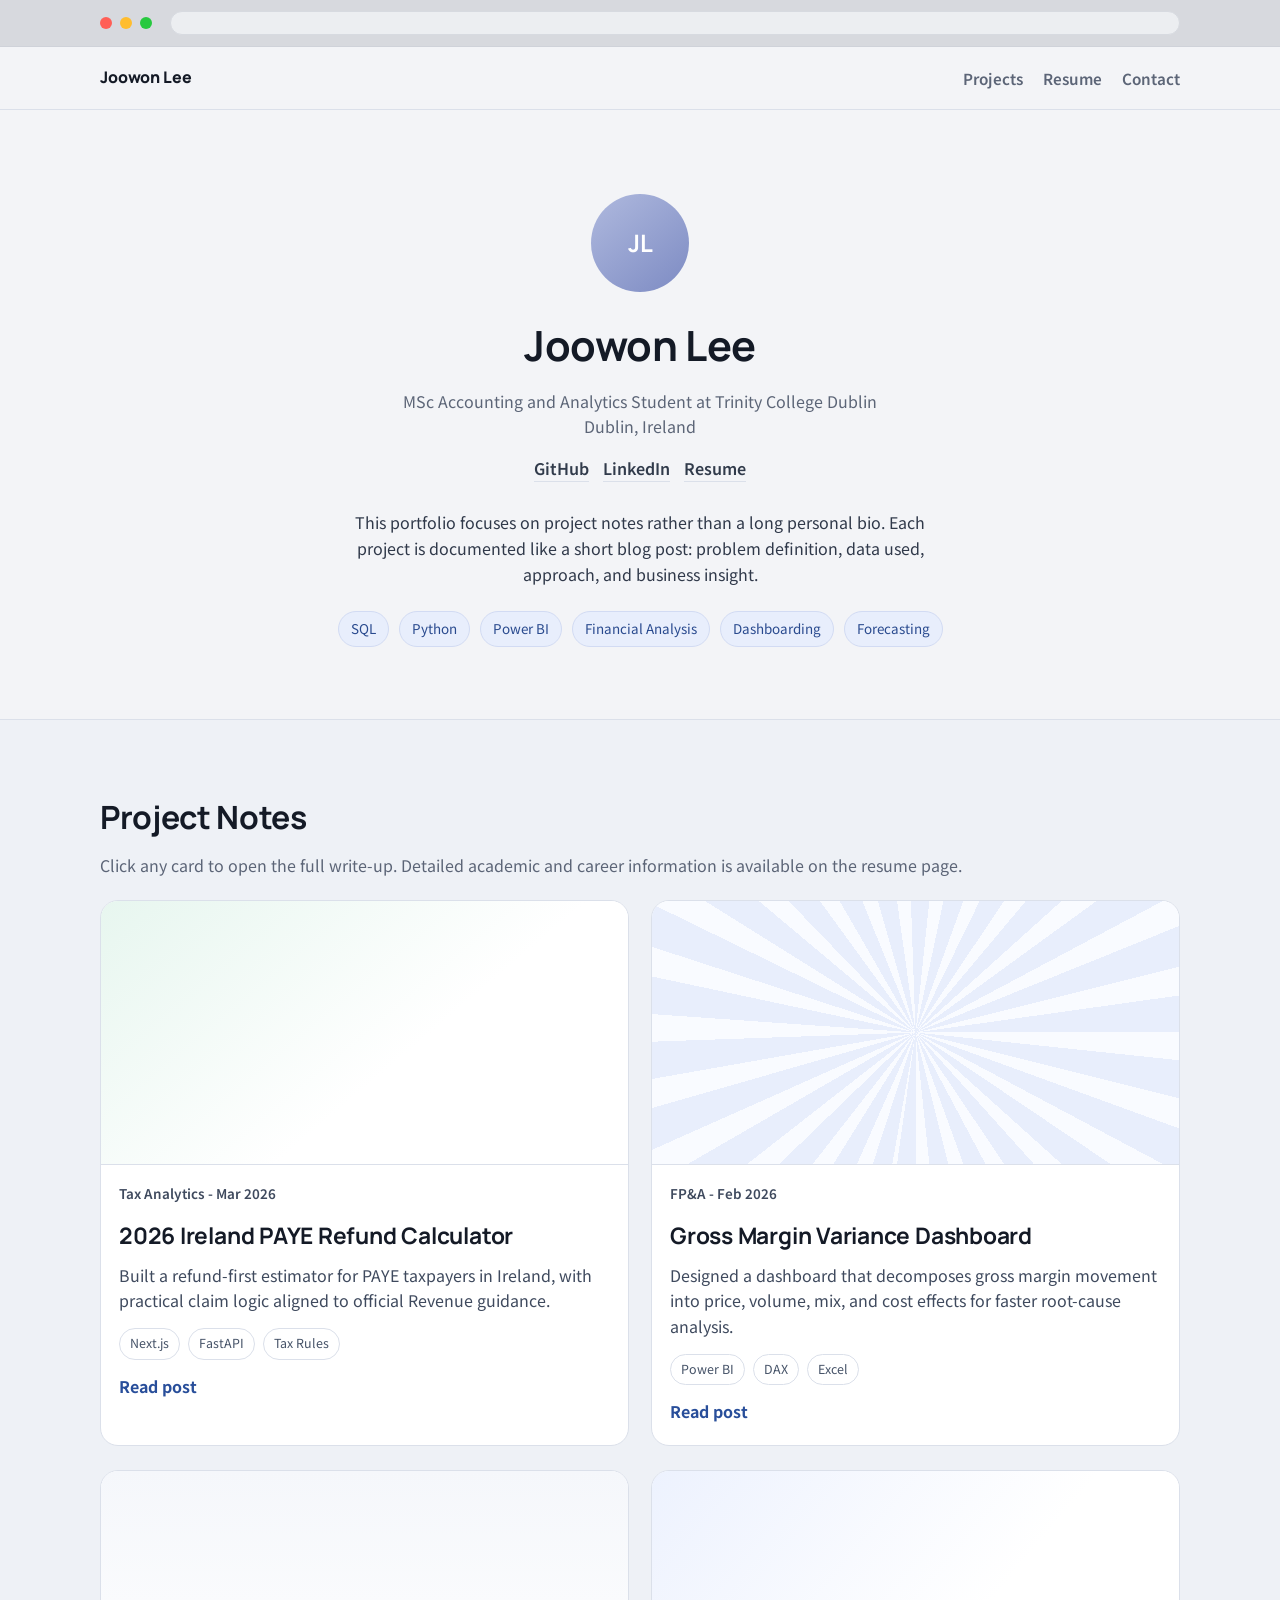
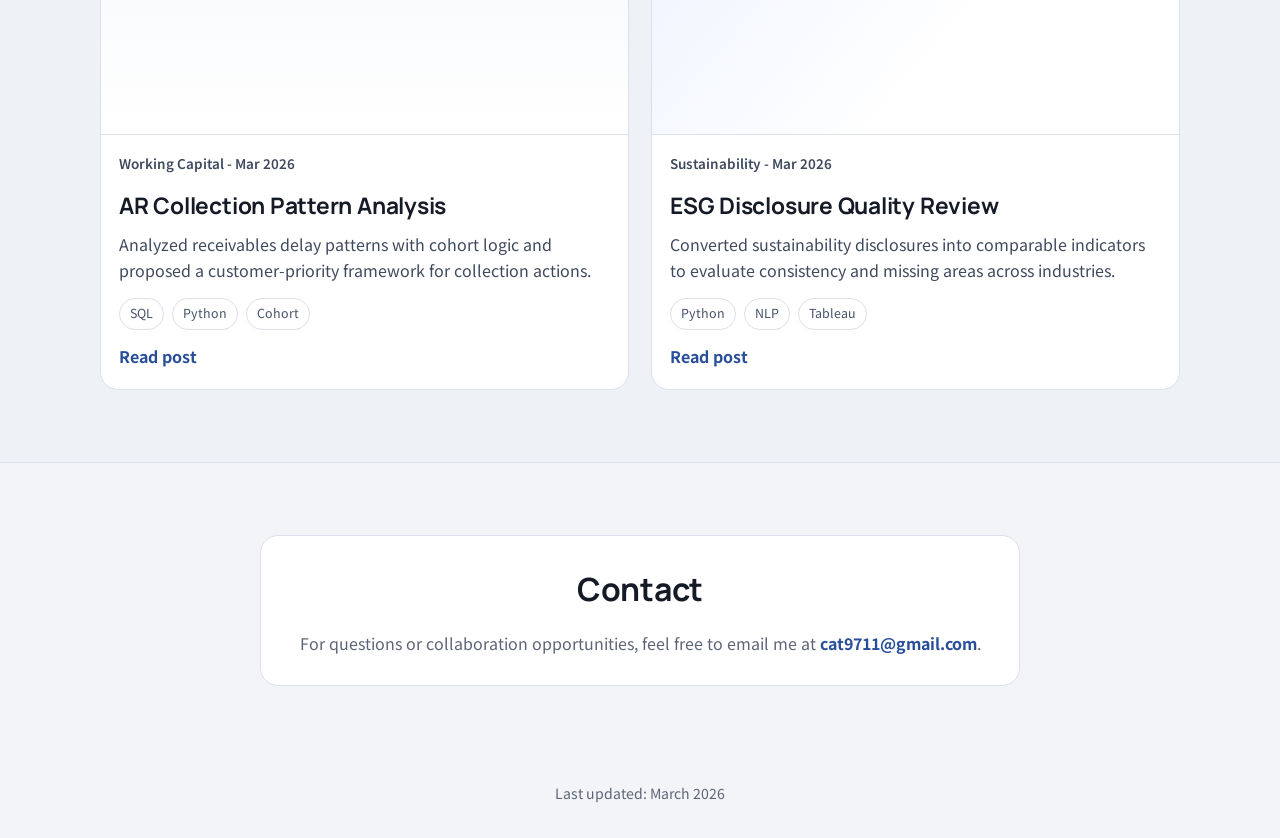
==== index.html @ f9100c8c "Update profile details and add Ireland refund calculator post" ====
<!DOCTYPE html>
<html lang="en">
  <head>
    <meta charset="UTF-8" />
    <meta name="viewport" content="width=device-width, initial-scale=1.0" />
    <title>Joowon Lee | Project Notes</title>
    <meta
      name="description"
      content="MSc Accounting and Analytics student project notes portfolio."
    />
    <link rel="preconnect" href="https://fonts.googleapis.com" />
    <link rel="preconnect" href="https://fonts.gstatic.com" crossorigin />
    <link
      href="https://fonts.googleapis.com/css2?family=Manrope:wght@500;600;700;800&family=Noto+Sans+KR:wght@400;500;700&display=swap"
      rel="stylesheet"
    />
    <link rel="stylesheet" href="./styles.css" />
  </head>
  <body>
    <div class="window-shell" aria-hidden="true">
      <div class="window-bar container">
        <div class="window-dots">
          <span class="dot red"></span>
          <span class="dot yellow"></span>
          <span class="dot green"></span>
        </div>
        <div class="window-address"></div>
      </div>
    </div>

    <header class="site-header">
      <div class="container nav-wrap">
        <a class="brand" href="#top">Joowon Lee</a>
        <button class="nav-toggle" aria-expanded="false" aria-controls="site-nav">
          <span></span>
          <span></span>
          <span></span>
          <span class="sr-only">Open menu</span>
        </button>
        <nav id="site-nav" class="site-nav">
          <a href="#projects">Projects</a>
          <a href="resume.html">Resume</a>
          <a href="#contact">Contact</a>
        </nav>
      </div>
    </header>

    <main id="top">
      <section class="profile section">
        <div class="container">
          <article class="profile-card reveal">
            <div class="avatar" aria-hidden="true">JL</div>
            <h1>Joowon Lee</h1>
            <p class="role">MSc Accounting and Analytics Student at Trinity College Dublin</p>
            <p class="location">Dublin, Ireland</p>

            <div class="social-links">
              <a href="https://github.com/cat9711-a11y">GitHub</a>
              <a href="https://www.linkedin.com/in/your-linkedin-id">LinkedIn</a>
              <a href="resume.html">Resume</a>
            </div>

            <p class="intro">
              This portfolio focuses on project notes rather than a long personal bio.
              Each project is documented like a short blog post: problem definition,
              data used, approach, and business insight.
            </p>

            <ul class="skill-chips">
              <li>SQL</li>
              <li>Python</li>
              <li>Power BI</li>
              <li>Financial Analysis</li>
              <li>Dashboarding</li>
              <li>Forecasting</li>
            </ul>
          </article>
        </div>
      </section>

      <section id="projects" class="projects section">
        <div class="container">
          <div class="section-head reveal">
            <h2>Project Notes</h2>
            <p>
              Click any card to open the full write-up. Detailed academic and career
              information is available on the resume page.
            </p>
          </div>

          <div class="project-grid">
            <article class="post-card reveal">
              <a class="cover-link" href="./posts/ireland-paye-refund-calculator.html">
                <div
                  class="cover cover-tax"
                  role="img"
                  aria-label="Ireland PAYE refund calculator preview"
                ></div>
              </a>
              <div class="post-body">
                <p class="post-meta">Tax Analytics - Mar 2026</p>
                <h3>
                  <a href="./posts/ireland-paye-refund-calculator.html"
                    >2026 Ireland PAYE Refund Calculator</a
                  >
                </h3>
                <p>
                  Built a refund-first estimator for PAYE taxpayers in Ireland, with
                  practical claim logic aligned to official Revenue guidance.
                </p>
                <ul class="post-tags">
                  <li>Next.js</li>
                  <li>FastAPI</li>
                  <li>Tax Rules</li>
                </ul>
                <a class="read-link" href="./posts/ireland-paye-refund-calculator.html"
                  >Read post</a
                >
              </div>
            </article>

            <article class="post-card reveal">
              <a class="cover-link" href="./posts/margin-variance-dashboard.html">
                <div class="cover cover-b" role="img" aria-label="Radial chart style visual"></div>
              </a>
              <div class="post-body">
                <p class="post-meta">FP&A - Feb 2026</p>
                <h3>
                  <a href="./posts/margin-variance-dashboard.html"
                    >Gross Margin Variance Dashboard</a
                  >
                </h3>
                <p>
                  Designed a dashboard that decomposes gross margin movement into
                  price, volume, mix, and cost effects for faster root-cause analysis.
                </p>
                <ul class="post-tags">
                  <li>Power BI</li>
                  <li>DAX</li>
                  <li>Excel</li>
                </ul>
                <a class="read-link" href="./posts/margin-variance-dashboard.html"
                  >Read post</a
                >
              </div>
            </article>

            <article class="post-card reveal">
              <a class="cover-link" href="./posts/ar-collection-patterns.html">
                <div class="cover cover-c" role="img" aria-label="Table and line visual"></div>
              </a>
              <div class="post-body">
                <p class="post-meta">Working Capital - Mar 2026</p>
                <h3>
                  <a href="./posts/ar-collection-patterns.html"
                    >AR Collection Pattern Analysis</a
                  >
                </h3>
                <p>
                  Analyzed receivables delay patterns with cohort logic and proposed
                  a customer-priority framework for collection actions.
                </p>
                <ul class="post-tags">
                  <li>SQL</li>
                  <li>Python</li>
                  <li>Cohort</li>
                </ul>
                <a class="read-link" href="./posts/ar-collection-patterns.html"
                  >Read post</a
                >
              </div>
            </article>

            <article class="post-card reveal">
              <a class="cover-link" href="./posts/esg-disclosure-review.html">
                <div class="cover cover-d" role="img" aria-label="Text analysis visual"></div>
              </a>
              <div class="post-body">
                <p class="post-meta">Sustainability - Mar 2026</p>
                <h3>
                  <a href="./posts/esg-disclosure-review.html"
                    >ESG Disclosure Quality Review</a
                  >
                </h3>
                <p>
                  Converted sustainability disclosures into comparable indicators to
                  evaluate consistency and missing areas across industries.
                </p>
                <ul class="post-tags">
                  <li>Python</li>
                  <li>NLP</li>
                  <li>Tableau</li>
                </ul>
                <a class="read-link" href="./posts/esg-disclosure-review.html"
                  >Read post</a
                >
              </div>
            </article>
          </div>
        </div>
      </section>

      <section id="contact" class="section">
        <div class="container">
          <div class="contact-card reveal">
            <h2>Contact</h2>
            <p>
              For questions or collaboration opportunities, feel free to email me at
              <a href="mailto:cat9711@gmail.com">cat9711@gmail.com</a>.
            </p>
          </div>
        </div>
      </section>
    </main>

    <footer class="site-footer">
      <div class="container">
        <p>Last updated: March 2026</p>
      </div>
    </footer>

    <script src="./script.js"></script>
  </body>
</html>
---- styles.css ----
:root {
  --bg: #f3f4f7;
  --surface: #ffffff;
  --surface-soft: #eef1f6;
  --ink: #141a26;
  --ink-soft: #5c6577;
  --line: #dbe0ea;
  --accent: #284e9a;
  --accent-soft: #e8eefc;
  --radius: 18px;
}

*,
*::before,
*::after {
  box-sizing: border-box;
}

html {
  scroll-behavior: smooth;
}

body {
  margin: 0;
  font-family: "Noto Sans KR", sans-serif;
  color: var(--ink);
  background: var(--bg);
  line-height: 1.6;
}

a {
  color: inherit;
}

.container {
  width: min(1080px, 92%);
  margin: 0 auto;
}

.sr-only {
  position: absolute;
  width: 1px;
  height: 1px;
  padding: 0;
  margin: -1px;
  overflow: hidden;
  clip: rect(0, 0, 0, 0);
  white-space: nowrap;
  border: 0;
}

.section {
  padding: 72px 0;
}

.window-shell {
  position: sticky;
  top: 0;
  z-index: 30;
  background: #d7d9de;
  border-bottom: 1px solid #cfd2d9;
}

.window-bar {
  height: 46px;
  display: flex;
  align-items: center;
  gap: 18px;
}

.window-dots {
  display: inline-flex;
  gap: 8px;
}

.dot {
  width: 12px;
  height: 12px;
  border-radius: 999px;
}

.dot.red {
  background: #ff5f56;
}

.dot.yellow {
  background: #ffbd2e;
}

.dot.green {
  background: #27c93f;
}

.window-address {
  height: 24px;
  flex: 1;
  border-radius: 999px;
  background: #eceef1;
  border: 1px solid #d7dae0;
}

.site-header {
  position: sticky;
  top: 46px;
  z-index: 20;
  background: rgba(243, 244, 247, 0.96);
  backdrop-filter: blur(8px);
  border-bottom: 1px solid var(--line);
}

.nav-wrap {
  min-height: 62px;
  display: flex;
  align-items: center;
  justify-content: space-between;
  gap: 16px;
}

.brand {
  text-decoration: none;
  font-family: "Manrope", sans-serif;
  font-weight: 800;
  letter-spacing: -0.01em;
}

.site-nav {
  display: flex;
  align-items: center;
  gap: 20px;
}

.site-nav a {
  text-decoration: none;
  font-size: 0.95rem;
  color: var(--ink-soft);
  font-weight: 600;
}

.site-nav a:hover,
.site-nav a:focus-visible {
  color: var(--accent);
}

.nav-toggle {
  display: none;
  border: 0;
  background: transparent;
  padding: 6px 2px;
}

.nav-toggle span:not(.sr-only) {
  display: block;
  width: 22px;
  height: 2px;
  margin: 5px 0;
  background: var(--ink);
  transition: transform 0.25s ease, opacity 0.25s ease;
}

.profile {
  padding-top: 84px;
}

.profile-card {
  max-width: 760px;
  margin: 0 auto;
  text-align: center;
}

.avatar {
  width: 98px;
  height: 98px;
  border-radius: 999px;
  margin: 0 auto 20px;
  background: linear-gradient(140deg, #afb9de 0%, #7d8bc3 100%);
  display: grid;
  place-items: center;
  font-family: "Manrope", sans-serif;
  font-size: 1.5rem;
  font-weight: 700;
  color: #fff;
}

h1,
h2,
h3 {
  margin-top: 0;
  font-family: "Manrope", sans-serif;
  letter-spacing: -0.01em;
}

h1 {
  margin-bottom: 10px;
  font-size: clamp(1.8rem, 4vw, 2.6rem);
}

h2 {
  margin-bottom: 10px;
  font-size: clamp(1.35rem, 3vw, 2rem);
}

h3 {
  margin-bottom: 10px;
  font-size: 1.3rem;
}

.role,
.location {
  margin: 0;
  color: var(--ink-soft);
}

.social-links {
  margin-top: 16px;
  display: inline-flex;
  gap: 14px;
  flex-wrap: wrap;
  justify-content: center;
}

.social-links a {
  text-decoration: none;
  border-bottom: 1px solid var(--line);
  font-weight: 600;
  color: #313b4b;
}

.intro {
  max-width: 64ch;
  margin: 28px auto 0;
  color: #30394a;
}

.skill-chips {
  list-style: none;
  padding: 0;
  margin: 24px 0 0;
  display: flex;
  flex-wrap: wrap;
  justify-content: center;
  gap: 10px;
}

.skill-chips li {
  padding: 6px 12px;
  border-radius: 999px;
  font-size: 0.84rem;
  background: var(--accent-soft);
  color: #294a8e;
  border: 1px solid #d2dbf3;
}

.projects {
  background: var(--surface-soft);
  border-top: 1px solid var(--line);
  border-bottom: 1px solid var(--line);
}

.section-head {
  margin-bottom: 22px;
}

.section-head p {
  margin: 0;
  color: var(--ink-soft);
}

.project-grid {
  display: grid;
  grid-template-columns: repeat(2, minmax(0, 1fr));
  gap: 24px 22px;
}

.post-card {
  background: var(--surface);
  border: 1px solid var(--line);
  border-radius: var(--radius);
  overflow: hidden;
}

.cover-link {
  display: block;
  text-decoration: none;
}

.cover {
  aspect-ratio: 16 / 8;
  border-bottom: 1px solid var(--line);
}

.cover-a {
  background: radial-gradient(circle at 20% 60%, #58a6ff 0, #58a6ff 10%, transparent 11%),
    radial-gradient(circle at 62% 38%, #79d7a4 0, #79d7a4 9%, transparent 10%),
    radial-gradient(circle at 40% 70%, #ffd166 0, #ffd166 8%, transparent 9%),
    linear-gradient(135deg, #dceaf8 0%, #f4f8fe 100%);
}

.cover-b {
  background: repeating-conic-gradient(from 190deg, #e8eefc 0deg 8deg, #f9fbff 8deg 14deg);
}

.cover-c {
  background: linear-gradient(180deg, #f5f7fb 0%, #ffffff 100%),
    repeating-linear-gradient(90deg, transparent 0 36px, #edf0f5 36px 37px);
}

.cover-d {
  background: linear-gradient(130deg, #edf2fe 0%, #ffffff 60%),
    repeating-linear-gradient(45deg, rgba(40, 78, 154, 0.08) 0 8px, transparent 8px 18px);
}

.cover-tax {
  background: linear-gradient(140deg, #e7f6ef 0%, #ffffff 58%),
    radial-gradient(circle at 16% 24%, rgba(43, 122, 74, 0.24) 0 38px, transparent 39px),
    radial-gradient(circle at 84% 30%, rgba(39, 84, 173, 0.2) 0 30px, transparent 31px),
    repeating-linear-gradient(
      90deg,
      rgba(39, 84, 173, 0.08) 0 1px,
      transparent 1px 38px
    );
}

.post-body {
  padding: 18px 18px 20px;
}

.post-meta {
  margin: 0 0 8px;
  color: #4d5b79;
  font-size: 0.84rem;
  font-weight: 600;
}

.post-body h3 {
  margin-bottom: 8px;
  font-size: 1.42rem;
}

.post-body h3 a {
  text-decoration: none;
}

.post-body p {
  margin: 0 0 14px;
  color: #3f4a5e;
}

.post-tags {
  list-style: none;
  margin: 0 0 14px;
  padding: 0;
  display: flex;
  flex-wrap: wrap;
  gap: 8px;
}

.post-tags li {
  padding: 5px 10px;
  border-radius: 999px;
  border: 1px solid var(--line);
  font-size: 0.78rem;
  color: #465368;
}

.read-link {
  text-decoration: none;
  font-weight: 700;
  color: var(--accent);
}

.contact-card {
  max-width: 760px;
  margin: 0 auto;
  background: var(--surface);
  border: 1px solid var(--line);
  border-radius: var(--radius);
  text-align: center;
  padding: 28px 22px;
}

.contact-card p {
  margin-bottom: 0;
  color: var(--ink-soft);
}

.contact-card a {
  color: var(--accent);
  font-weight: 700;
  text-decoration: none;
}

.site-footer {
  padding: 24px 0 34px;
}

.site-footer p {
  margin: 0;
  text-align: center;
  color: var(--ink-soft);
  font-size: 0.88rem;
}

.reveal {
  opacity: 0;
  transform: translateY(14px);
  transition: opacity 0.55s ease, transform 0.55s ease;
}

.reveal.is-visible {
  opacity: 1;
  transform: translateY(0);
}

@media (max-width: 880px) {
  .project-grid {
    grid-template-columns: 1fr;
  }
}

@media (max-width: 760px) {
  .section {
    padding: 58px 0;
  }

  .site-header {
    top: 46px;
  }

  .nav-toggle {
    display: inline-block;
    cursor: pointer;
  }

  .site-nav {
    position: absolute;
    top: calc(100% + 1px);
    left: 0;
    right: 0;
    display: none;
    flex-direction: column;
    align-items: flex-start;
    gap: 10px;
    padding: 14px 4%;
    border-bottom: 1px solid var(--line);
    background: rgba(243, 244, 247, 0.98);
  }

  .site-nav.open {
    display: flex;
  }

  .nav-toggle[aria-expanded="true"] span:nth-child(1) {
    transform: translateY(7px) rotate(45deg);
  }

  .nav-toggle[aria-expanded="true"] span:nth-child(2) {
    opacity: 0;
  }

  .nav-toggle[aria-expanded="true"] span:nth-child(3) {
    transform: translateY(-7px) rotate(-45deg);
  }

  .window-address {
    display: none;
  }
}

@media (prefers-reduced-motion: reduce) {
  html {
    scroll-behavior: auto;
  }

  *,
  *::before,
  *::after {
    animation: none !important;
    transition: none !important;
  }

  .reveal {
    opacity: 1;
    transform: none;
  }
}
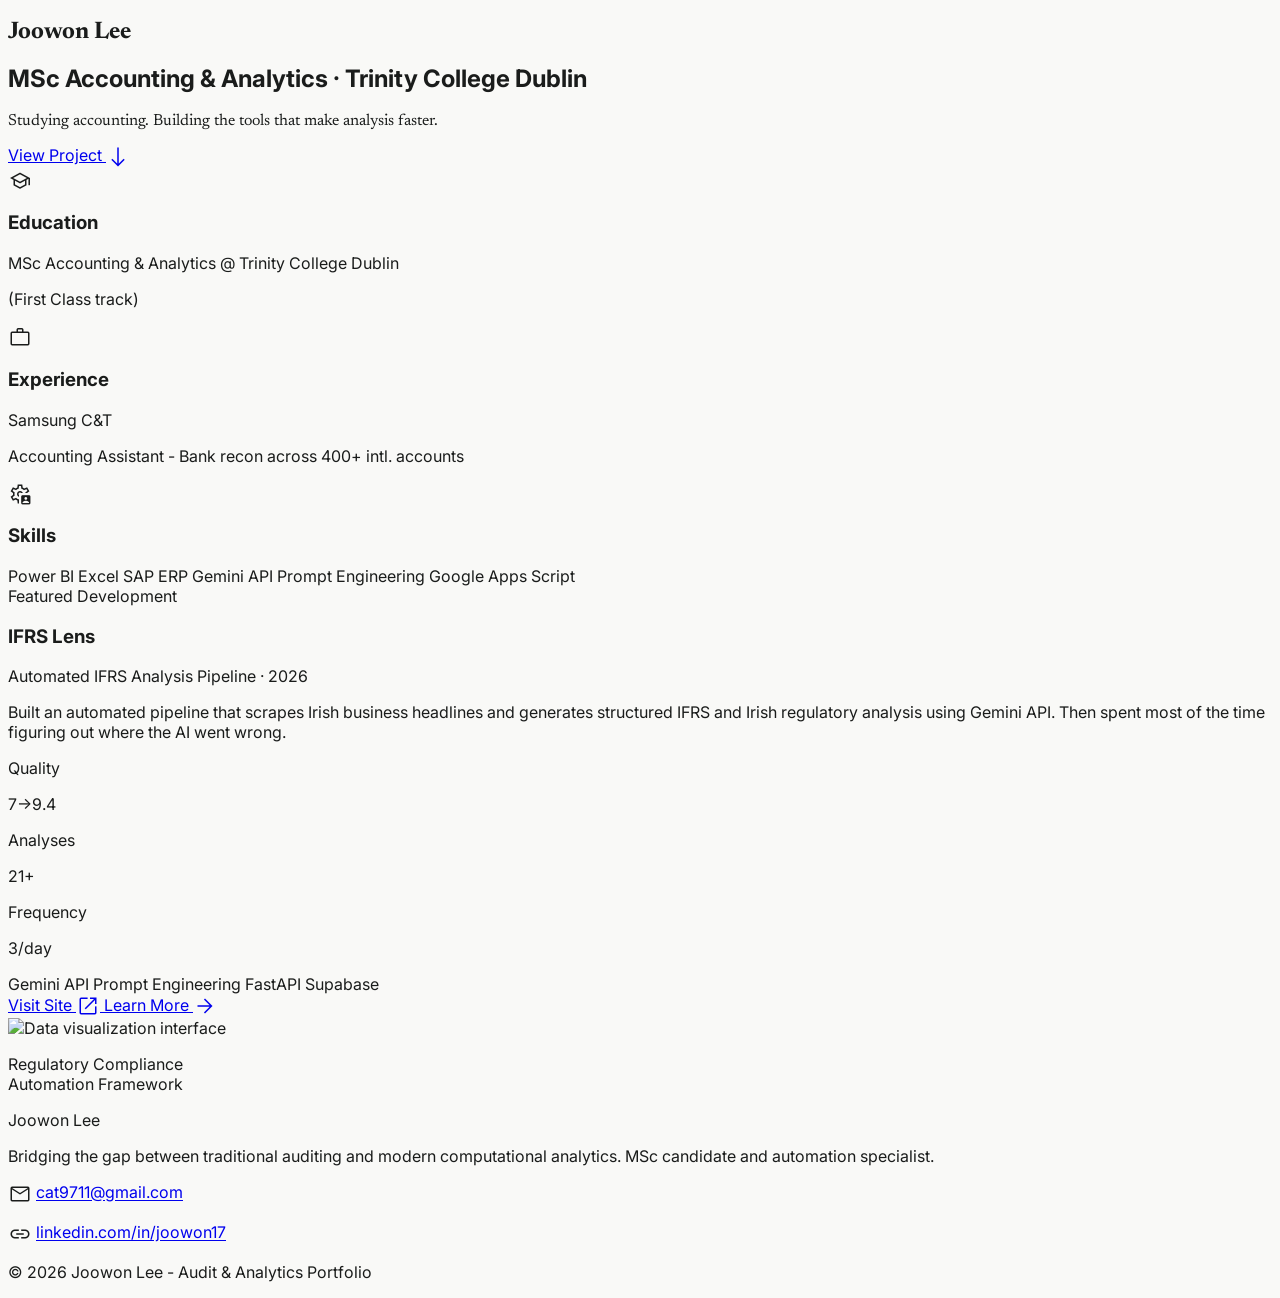
==== commit 1ca97851: "Replace homepage with new portfolio layout" ====
--- a/index.html
+++ b/index.html
@@ -1,224 +1,314 @@
 <!DOCTYPE html>
-<html lang="en">
+<html class="scroll-smooth" lang="en">
   <head>
-    <meta charset="UTF-8" />
-    <meta name="viewport" content="width=device-width, initial-scale=1.0" />
-    <title>Joowon Lee | Project Notes</title>
-    <meta
-      name="description"
-      content="MSc Accounting and Analytics student project notes portfolio."
-    />
-    <link rel="preconnect" href="https://fonts.googleapis.com" />
-    <link rel="preconnect" href="https://fonts.gstatic.com" crossorigin />
+    <meta charset="utf-8" />
+    <meta content="width=device-width, initial-scale=1.0" name="viewport" />
+    <title>Joowon Lee - Portfolio</title>
+    <link href="https://fonts.googleapis.com" rel="preconnect" />
+    <link crossorigin="" href="https://fonts.gstatic.com" rel="preconnect" />
     <link
-      href="https://fonts.googleapis.com/css2?family=Manrope:wght@500;600;700;800&family=Noto+Sans+KR:wght@400;500;700&display=swap"
+      href="https://fonts.googleapis.com/css2?family=Inter:wght@400;500;600&amp;family=Newsreader:ital,opsz,wght@0,6..72,400;0,6..72,600;0,6..72,700;1,6..72,400&amp;display=swap"
       rel="stylesheet"
     />
-    <link rel="stylesheet" href="./styles.css" />
+    <link
+      href="https://fonts.googleapis.com/css2?family=Material+Symbols+Outlined:wght,FILL@100..700,0..1&amp;display=swap"
+      rel="stylesheet"
+    />
+    <script src="https://cdn.tailwindcss.com?plugins=forms,container-queries"></script>
+    <script id="tailwind-config">
+      tailwind.config = {
+        darkMode: "class",
+        theme: {
+          extend: {
+            colors: {
+              "on-tertiary-fixed": "#191c1e",
+              "secondary": "#565f70",
+              "surface-bright": "#f9f9f7",
+              "secondary-container": "#d7e0f4",
+              "on-error-container": "#93000a",
+              "surface-dim": "#dadad8",
+              "on-secondary": "#ffffff",
+              "surface-container-highest": "#e2e3e1",
+              "inverse-primary": "#b4c5ff",
+              "on-primary": "#ffffff",
+              "on-error": "#ffffff",
+              "on-secondary-fixed": "#131c2a",
+              "surface-container-high": "#e8e8e6",
+              "on-surface": "#1a1c1b",
+              "tertiary-fixed-dim": "#c4c7ca",
+              "secondary-fixed": "#dae3f7",
+              "surface-tint": "#0053db",
+              "outline": "#737686",
+              "surface-container-low": "#f4f4f2",
+              "inverse-surface": "#2f3130",
+              "surface-container-lowest": "#ffffff",
+              "on-background": "#1a1c1b",
+              "surface": "#f9f9f7",
+              "tertiary-fixed": "#e0e3e6",
+              "secondary-fixed-dim": "#bec7db",
+              "on-tertiary-container": "#eff1f4",
+              "on-secondary-fixed-variant": "#3e4758",
+              "primary-fixed-dim": "#b4c5ff",
+              "primary": "#004ac6",
+              "surface-container": "#eeeeec",
+              "on-tertiary": "#ffffff",
+              "on-primary-container": "#eeefff",
+              "tertiary-container": "#6b6e70",
+              "primary-fixed": "#dbe1ff",
+              "on-primary-fixed": "#00174b",
+              "surface-variant": "#e2e3e1",
+              "outline-variant": "#c3c6d7",
+              "on-primary-fixed-variant": "#003ea8",
+              "on-surface-variant": "#434655",
+              "tertiary": "#525658",
+              "error": "#ba1a1a",
+              "on-secondary-container": "#5a6374",
+              "inverse-on-surface": "#f1f1ef",
+              "primary-container": "#2563eb",
+              "error-container": "#ffdad6",
+              "background": "#f9f9f7",
+              "on-tertiary-fixed-variant": "#44474a",
+            },
+            fontFamily: {
+              "headline": ["Newsreader", "serif"],
+              "body": ["Inter", "sans-serif"],
+              "label": ["Inter", "sans-serif"],
+            },
+            borderRadius: {
+              "DEFAULT": "0.125rem",
+              "lg": "0.25rem",
+              "xl": "0.5rem",
+              "full": "0.75rem",
+            },
+          },
+        },
+      };
+    </script>
+    <style>
+      .material-symbols-outlined {
+        font-variation-settings: "FILL" 0, "wght" 300, "GRAD" 0, "opsz" 24;
+        vertical-align: middle;
+      }
+
+      body {
+        font-family: "Inter", sans-serif;
+        background-color: #f9f9f7;
+        color: #1a1c1b;
+      }
+
+      .serif-display {
+        font-family: "Newsreader", serif;
+      }
+    </style>
   </head>
-  <body>
-    <div class="window-shell" aria-hidden="true">
-      <div class="window-bar container">
-        <div class="window-dots">
-          <span class="dot red"></span>
-          <span class="dot yellow"></span>
-          <span class="dot green"></span>
-        </div>
-        <div class="window-address"></div>
-      </div>
-    </div>
-
-    <header class="site-header">
-      <div class="container nav-wrap">
-        <a class="brand" href="#top">Joowon Lee</a>
-        <button class="nav-toggle" aria-expanded="false" aria-controls="site-nav">
-          <span></span>
-          <span></span>
-          <span></span>
-          <span class="sr-only">Open menu</span>
-        </button>
-        <nav id="site-nav" class="site-nav">
-          <a href="#projects">Projects</a>
-          <a href="resume.html">Resume</a>
-          <a href="#contact">Contact</a>
-        </nav>
-      </div>
-    </header>
-
-    <main id="top">
-      <section class="profile section">
-        <div class="container">
-          <article class="profile-card reveal">
-            <div class="avatar" aria-hidden="true">JL</div>
-            <h1>Joowon Lee</h1>
-            <p class="role">MSc Accounting and Analytics Student at Trinity College Dublin</p>
-            <p class="location">Dublin, Ireland</p>
-
-            <div class="social-links">
-              <a href="https://github.com/cat9711-a11y">GitHub</a>
-              <a href="https://www.linkedin.com/in/your-linkedin-id">LinkedIn</a>
-              <a href="resume.html">Resume</a>
-            </div>
-
-            <p class="intro">
-              This portfolio focuses on project notes rather than a long personal bio.
-              Each project is documented like a short blog post: problem definition,
-              data used, approach, and business insight.
-            </p>
-
-            <ul class="skill-chips">
-              <li>SQL</li>
-              <li>Python</li>
-              <li>Power BI</li>
-              <li>Financial Analysis</li>
-              <li>Dashboarding</li>
-              <li>Forecasting</li>
-            </ul>
-          </article>
+  <body class="bg-surface text-on-surface selection:bg-secondary-container">
+    <main class="mx-auto max-w-[1100px] px-6 pt-12">
+      <section class="py-20 md:py-32">
+        <div class="max-w-3xl">
+          <h1 class="serif-display mb-6 text-6xl font-bold tracking-tight text-on-surface md:text-8xl">
+            Joowon Lee
+          </h1>
+          <h2 class="mb-8 text-xl font-body font-medium text-primary md:text-2xl">
+            MSc Accounting &amp; Analytics &middot; Trinity College Dublin
+          </h2>
+          <p class="serif-display mb-12 text-2xl italic leading-relaxed text-on-surface-variant md:text-3xl">
+            Studying accounting. Building the tools that make analysis faster.
+          </p>
+          <a
+            class="inline-flex items-center gap-2 border-b-2 border-outline-variant pb-1 text-lg font-semibold text-on-surface transition-colors hover:border-primary"
+            href="#featured-project"
+          >
+            View Project
+            <span class="material-symbols-outlined">south</span>
+          </a>
         </div>
       </section>
 
-      <section id="projects" class="projects section">
-        <div class="container">
-          <div class="section-head reveal">
-            <h2>Project Notes</h2>
-            <p>
-              Click any card to open the full write-up. Detailed academic and career
-              information is available on the resume page.
-            </p>
-          </div>
-
-          <div class="project-grid">
-            <article class="post-card reveal">
-              <a class="cover-link" href="./posts/ireland-paye-refund-calculator.html">
-                <div
-                  class="cover cover-tax"
-                  role="img"
-                  aria-label="Ireland PAYE refund calculator preview"
-                ></div>
-              </a>
-              <div class="post-body">
-                <p class="post-meta">Tax Analytics - Mar 2026</p>
-                <h3>
-                  <a href="./posts/ireland-paye-refund-calculator.html"
-                    >2026 Ireland PAYE Refund Calculator</a
-                  >
-                </h3>
-                <p>
-                  Built a refund-first estimator for PAYE taxpayers in Ireland, with
-                  practical claim logic aligned to official Revenue guidance.
+      <section class="py-20">
+        <div class="grid grid-cols-1 gap-8 md:grid-cols-3">
+          <div class="flex h-full flex-col bg-surface-container-low p-8">
+            <div class="mb-6 flex items-center gap-3">
+              <span class="material-symbols-outlined text-3xl text-primary">school</span>
+              <h3 class="font-headline text-2xl font-bold">Education</h3>
+            </div>
+            <div class="space-y-4 font-body text-on-surface-variant">
+              <p class="font-semibold text-on-surface">
+                MSc Accounting &amp; Analytics @ Trinity College Dublin
+              </p>
+              <p class="text-sm">(First Class track)</p>
+            </div>
+          </div>
+
+          <div class="flex h-full flex-col bg-surface-container-low p-8">
+            <div class="mb-6 flex items-center gap-3">
+              <span class="material-symbols-outlined text-3xl text-primary">work</span>
+              <h3 class="font-headline text-2xl font-bold">Experience</h3>
+            </div>
+            <div class="space-y-6 font-body text-on-surface-variant">
+              <div>
+                <p class="font-semibold text-on-surface">Samsung C&amp;T</p>
+                <p class="text-sm">
+                  Accounting Assistant - Bank recon across 400+ intl. accounts
                 </p>
-                <ul class="post-tags">
-                  <li>Next.js</li>
-                  <li>FastAPI</li>
-                  <li>Tax Rules</li>
-                </ul>
-                <a class="read-link" href="./posts/ireland-paye-refund-calculator.html"
-                  >Read post</a
-                >
-              </div>
-            </article>
-
-            <article class="post-card reveal">
-              <a class="cover-link" href="./posts/margin-variance-dashboard.html">
-                <div class="cover cover-b" role="img" aria-label="Radial chart style visual"></div>
-              </a>
-              <div class="post-body">
-                <p class="post-meta">FP&A - Feb 2026</p>
-                <h3>
-                  <a href="./posts/margin-variance-dashboard.html"
-                    >Gross Margin Variance Dashboard</a
-                  >
-                </h3>
-                <p>
-                  Designed a dashboard that decomposes gross margin movement into
-                  price, volume, mix, and cost effects for faster root-cause analysis.
-                </p>
-                <ul class="post-tags">
-                  <li>Power BI</li>
-                  <li>DAX</li>
-                  <li>Excel</li>
-                </ul>
-                <a class="read-link" href="./posts/margin-variance-dashboard.html"
-                  >Read post</a
-                >
-              </div>
-            </article>
-
-            <article class="post-card reveal">
-              <a class="cover-link" href="./posts/ar-collection-patterns.html">
-                <div class="cover cover-c" role="img" aria-label="Table and line visual"></div>
-              </a>
-              <div class="post-body">
-                <p class="post-meta">Working Capital - Mar 2026</p>
-                <h3>
-                  <a href="./posts/ar-collection-patterns.html"
-                    >AR Collection Pattern Analysis</a
-                  >
-                </h3>
-                <p>
-                  Analyzed receivables delay patterns with cohort logic and proposed
-                  a customer-priority framework for collection actions.
-                </p>
-                <ul class="post-tags">
-                  <li>SQL</li>
-                  <li>Python</li>
-                  <li>Cohort</li>
-                </ul>
-                <a class="read-link" href="./posts/ar-collection-patterns.html"
-                  >Read post</a
-                >
-              </div>
-            </article>
-
-            <article class="post-card reveal">
-              <a class="cover-link" href="./posts/esg-disclosure-review.html">
-                <div class="cover cover-d" role="img" aria-label="Text analysis visual"></div>
-              </a>
-              <div class="post-body">
-                <p class="post-meta">Sustainability - Mar 2026</p>
-                <h3>
-                  <a href="./posts/esg-disclosure-review.html"
-                    >ESG Disclosure Quality Review</a
-                  >
-                </h3>
-                <p>
-                  Converted sustainability disclosures into comparable indicators to
-                  evaluate consistency and missing areas across industries.
-                </p>
-                <ul class="post-tags">
-                  <li>Python</li>
-                  <li>NLP</li>
-                  <li>Tableau</li>
-                </ul>
-                <a class="read-link" href="./posts/esg-disclosure-review.html"
-                  >Read post</a
-                >
-              </div>
-            </article>
+              </div>
+            </div>
+          </div>
+
+          <div class="flex h-full flex-col bg-surface-container-low p-8">
+            <div class="mb-6 flex items-center gap-3">
+              <span class="material-symbols-outlined text-3xl text-primary">
+                settings_account_box
+              </span>
+              <h3 class="font-headline text-2xl font-bold">Skills</h3>
+            </div>
+            <div class="flex flex-wrap gap-2 font-body">
+              <span class="border border-outline-variant/30 px-3 py-1 text-sm text-on-secondary-fixed-variant">
+                Power BI
+              </span>
+              <span class="border border-outline-variant/30 px-3 py-1 text-sm text-on-secondary-fixed-variant">
+                Excel
+              </span>
+              <span class="border border-outline-variant/30 px-3 py-1 text-sm text-on-secondary-fixed-variant">
+                SAP ERP
+              </span>
+              <span class="border border-outline-variant/30 px-3 py-1 text-sm text-on-secondary-fixed-variant">
+                Gemini API
+              </span>
+              <span class="border border-outline-variant/30 px-3 py-1 text-sm text-on-secondary-fixed-variant">
+                Prompt Engineering
+              </span>
+              <span class="border border-outline-variant/30 px-3 py-1 text-sm text-on-secondary-fixed-variant">
+                Google Apps Script
+              </span>
+            </div>
           </div>
         </div>
       </section>
 
-      <section id="contact" class="section">
-        <div class="container">
-          <div class="contact-card reveal">
-            <h2>Contact</h2>
-            <p>
-              For questions or collaboration opportunities, feel free to email me at
-              <a href="mailto:cat9711@gmail.com">cat9711@gmail.com</a>.
-            </p>
+      <section class="py-20" id="featured-project">
+        <div class="relative overflow-hidden border-t-4 border-primary bg-surface-container-lowest">
+          <div class="grid grid-cols-1 lg:grid-cols-2">
+            <div class="p-8 md:p-12 lg:p-16">
+              <div class="mb-6 flex items-center gap-3">
+                <span class="rounded-sm bg-primary/10 px-3 py-1 text-xs font-bold uppercase tracking-widest text-primary">
+                  Featured Development
+                </span>
+              </div>
+              <h3 class="mb-6 font-headline text-4xl font-bold md:text-5xl">IFRS Lens</h3>
+              <p class="mb-4 text-sm font-medium uppercase tracking-tighter text-on-surface-variant">
+                Automated IFRS Analysis Pipeline &middot; 2026
+              </p>
+              <p class="mb-8 text-lg leading-relaxed text-on-surface-variant">
+                Built an automated pipeline that scrapes Irish business headlines and
+                generates structured IFRS and Irish regulatory analysis using Gemini
+                API. Then spent most of the time figuring out where the AI went wrong.
+              </p>
+              <div class="mb-10 grid grid-cols-3 gap-6 border-y border-outline-variant/20 py-8">
+                <div>
+                  <p class="mb-1 text-xs font-bold uppercase tracking-widest text-secondary">
+                    Quality
+                  </p>
+                  <p class="font-headline text-3xl font-bold text-primary">7-&gt;9.4</p>
+                </div>
+                <div>
+                  <p class="mb-1 text-xs font-bold uppercase tracking-widest text-secondary">
+                    Analyses
+                  </p>
+                  <p class="font-headline text-3xl font-bold text-primary">21+</p>
+                </div>
+                <div>
+                  <p class="mb-1 text-xs font-bold uppercase tracking-widest text-secondary">
+                    Frequency
+                  </p>
+                  <p class="font-headline text-3xl font-bold text-primary">3/day</p>
+                </div>
+              </div>
+              <div class="mb-12 flex flex-wrap gap-3">
+                <span class="bg-secondary px-2 py-1 text-xs font-medium text-secondary-container">
+                  Gemini API
+                </span>
+                <span class="bg-secondary px-2 py-1 text-xs font-medium text-secondary-container">
+                  Prompt Engineering
+                </span>
+                <span class="bg-secondary px-2 py-1 text-xs font-medium text-secondary-container">
+                  FastAPI
+                </span>
+                <span class="bg-secondary px-2 py-1 text-xs font-medium text-secondary-container">
+                  Supabase
+                </span>
+              </div>
+              <div class="flex flex-wrap gap-6">
+                <a
+                  class="flex items-center gap-2 bg-primary px-8 py-3 font-semibold text-on-primary transition-all hover:bg-primary-container"
+                  href="https://frontend-cat9711-a11ys-projects.vercel.app"
+                  rel="noopener noreferrer"
+                  target="_blank"
+                >
+                  Visit Site
+                  <span class="material-symbols-outlined text-sm">open_in_new</span>
+                </a>
+                <a
+                  class="group flex items-center gap-2 font-semibold text-on-surface"
+                  href="/posts/ireland-paye-refund-calculator.html"
+                >
+                  Learn More
+                  <span class="material-symbols-outlined transition-transform group-hover:translate-x-1">
+                    arrow_forward
+                  </span>
+                </a>
+              </div>
+            </div>
+            <div class="relative min-h-[400px] bg-surface-container lg:h-auto">
+              <img
+                alt="Data visualization interface"
+                class="absolute inset-0 h-full w-full object-cover grayscale opacity-40 mix-blend-multiply"
+                src="https://lh3.googleusercontent.com/aida-public/[base64]"
+              />
+              <div class="absolute inset-0 flex items-center justify-center p-12">
+                <div class="flex aspect-video w-full flex-col justify-center border-2 border-primary/20 bg-white/10 p-8 backdrop-blur-sm">
+                  <div class="mb-4 h-2 w-24 bg-primary"></div>
+                  <p class="font-headline text-2xl font-bold leading-tight text-on-primary-fixed-variant">
+                    Regulatory Compliance
+                    <br />
+                    Automation Framework
+                  </p>
+                </div>
+              </div>
+            </div>
           </div>
         </div>
       </section>
     </main>
 
-    <footer class="site-footer">
-      <div class="container">
-        <p>Last updated: March 2026</p>
+    <footer class="mt-20 w-full bg-[#1A1C1B] px-8 py-20 dark:bg-black">
+      <div class="mx-auto grid max-w-7xl grid-cols-1 items-end gap-12 md:grid-cols-2">
+        <div>
+          <div class="mb-4 font-serif text-3xl italic text-white">Joowon Lee</div>
+          <p class="mb-8 max-w-sm font-sans text-sm leading-relaxed tracking-wide text-slate-400">
+            Bridging the gap between traditional auditing and modern computational
+            analytics. MSc candidate and automation specialist.
+          </p>
+          <div class="space-y-2">
+            <p class="flex items-center gap-2 font-medium text-white">
+              <span class="material-symbols-outlined text-sm">mail</span>
+              <a href="mailto:cat9711@gmail.com">cat9711@gmail.com</a>
+            </p>
+            <p class="flex items-center gap-2 font-medium text-white">
+              <span class="material-symbols-outlined text-sm">link</span>
+              <a
+                href="https://linkedin.com/in/joowon17"
+                rel="noopener noreferrer"
+                target="_blank"
+              >
+                linkedin.com/in/joowon17
+              </a>
+            </p>
+          </div>
+          <p class="mt-8 border-t border-slate-800 pt-8 font-sans text-xs tracking-wide text-slate-500">
+            &copy; 2026 Joowon Lee - Audit &amp; Analytics Portfolio
+          </p>
+        </div>
       </div>
     </footer>
-
-    <script src="./script.js"></script>
   </body>
 </html>
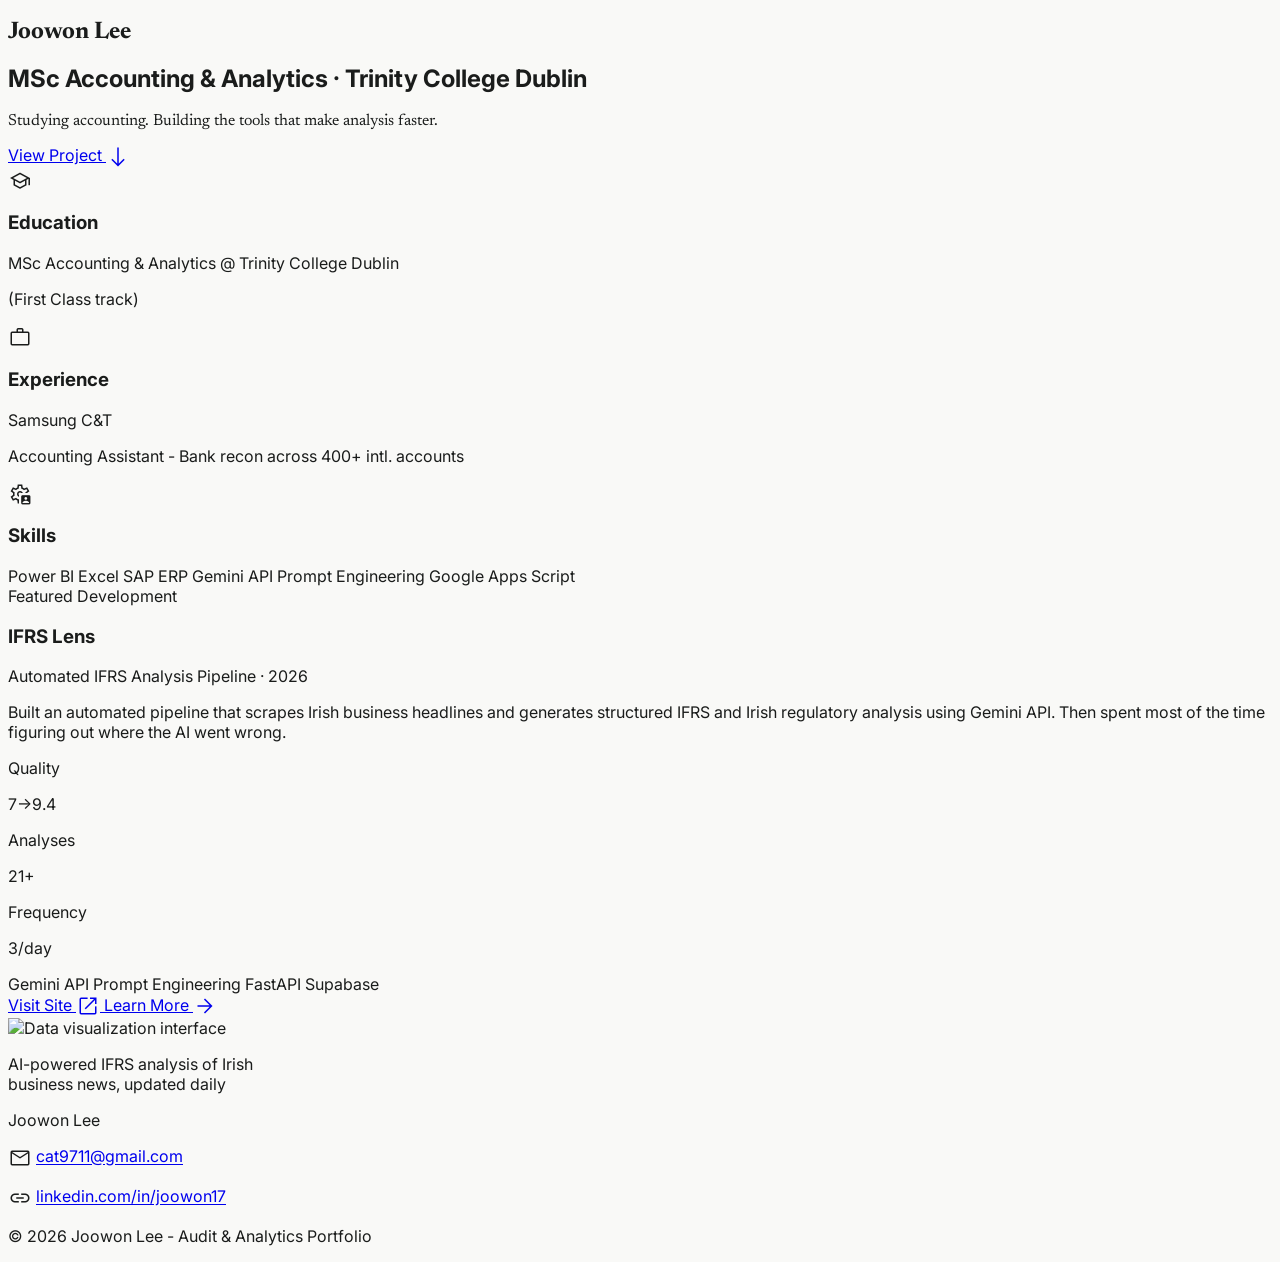
==== commit 748c0573: "Refine IFRS Lens landing and prompt details" ====
--- a/index.html
+++ b/index.html
@@ -240,7 +240,7 @@
               <div class="flex flex-wrap gap-6">
                 <a
                   class="flex items-center gap-2 bg-primary px-8 py-3 font-semibold text-on-primary transition-all hover:bg-primary-container"
-                  href="https://frontend-cat9711-a11ys-projects.vercel.app"
+                  href="https://irish-market-watch.vercel.app"
                   rel="noopener noreferrer"
                   target="_blank"
                 >
@@ -249,7 +249,7 @@
                 </a>
                 <a
                   class="group flex items-center gap-2 font-semibold text-on-surface"
-                  href="/posts/ireland-paye-refund-calculator.html"
+                  href="/posts/ifrs-lens.html"
                 >
                   Learn More
                   <span class="material-symbols-outlined transition-transform group-hover:translate-x-1">
@@ -268,9 +268,9 @@
                 <div class="flex aspect-video w-full flex-col justify-center border-2 border-primary/20 bg-white/10 p-8 backdrop-blur-sm">
                   <div class="mb-4 h-2 w-24 bg-primary"></div>
                   <p class="font-headline text-2xl font-bold leading-tight text-on-primary-fixed-variant">
-                    Regulatory Compliance
+                    AI-powered IFRS analysis of Irish
                     <br />
-                    Automation Framework
+                    business news, updated daily
                   </p>
                 </div>
               </div>
@@ -284,10 +284,6 @@
       <div class="mx-auto grid max-w-7xl grid-cols-1 items-end gap-12 md:grid-cols-2">
         <div>
           <div class="mb-4 font-serif text-3xl italic text-white">Joowon Lee</div>
-          <p class="mb-8 max-w-sm font-sans text-sm leading-relaxed tracking-wide text-slate-400">
-            Bridging the gap between traditional auditing and modern computational
-            analytics. MSc candidate and automation specialist.
-          </p>
           <div class="space-y-2">
             <p class="flex items-center gap-2 font-medium text-white">
               <span class="material-symbols-outlined text-sm">mail</span>
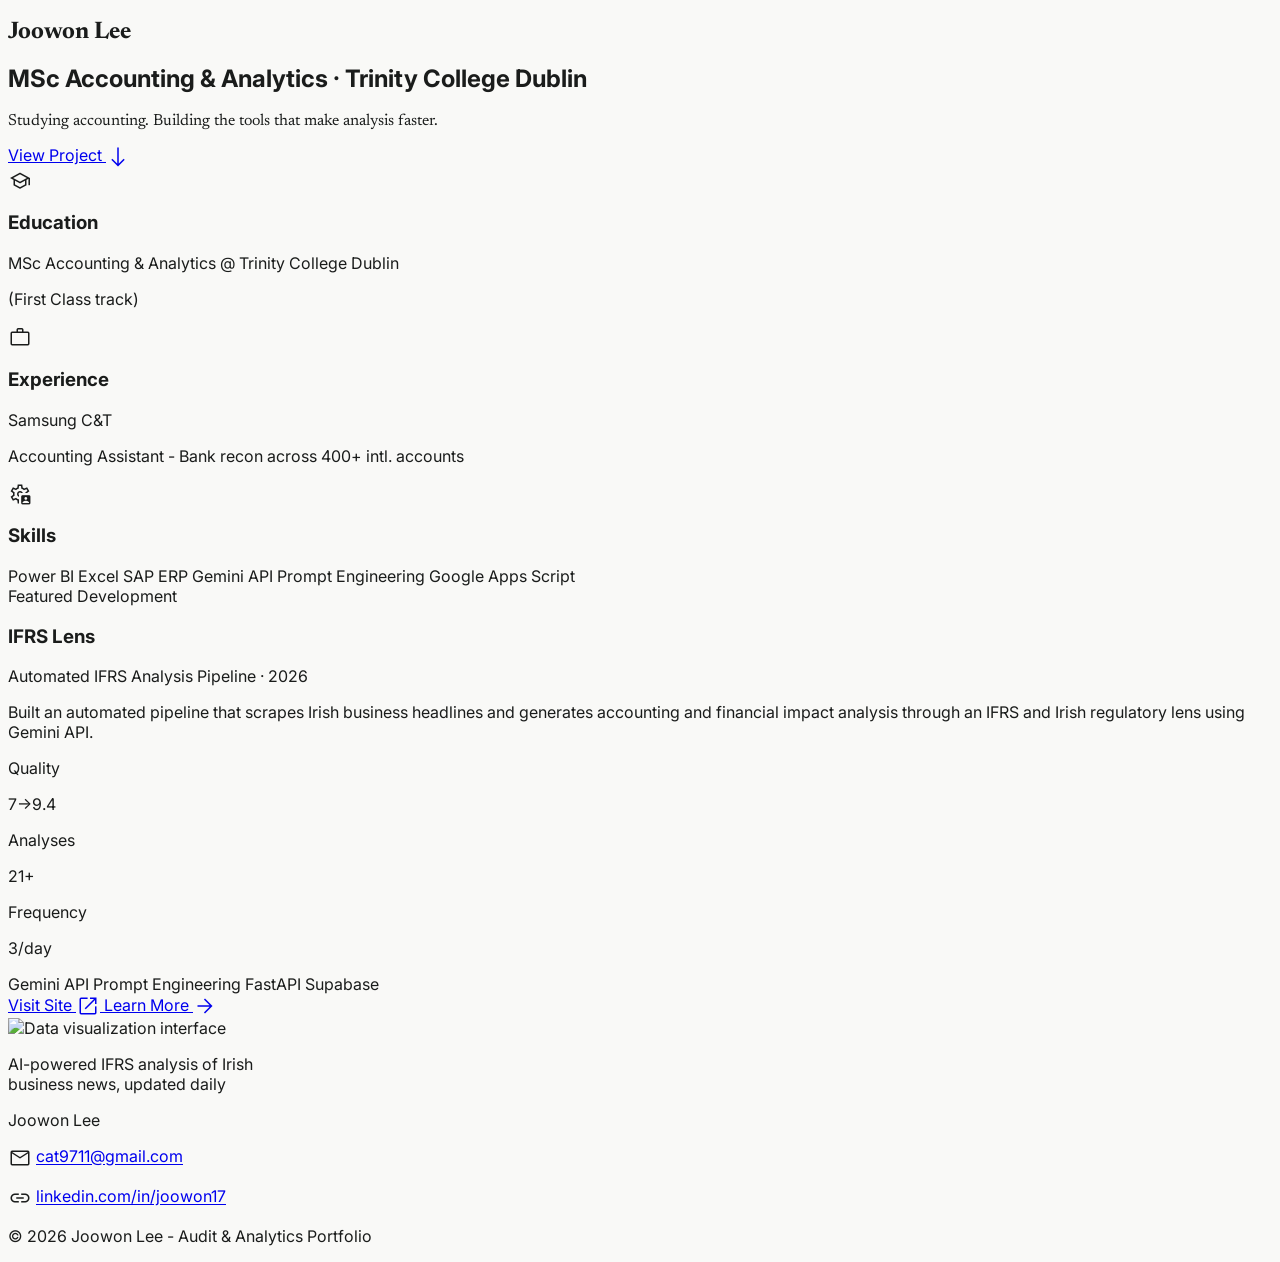
==== commit 14a6f85e: "Update IFRS Lens homepage description" ====
--- a/index.html
+++ b/index.html
@@ -200,8 +200,8 @@
               </p>
               <p class="mb-8 text-lg leading-relaxed text-on-surface-variant">
                 Built an automated pipeline that scrapes Irish business headlines and
-                generates structured IFRS and Irish regulatory analysis using Gemini
-                API. Then spent most of the time figuring out where the AI went wrong.
+                generates accounting and financial impact analysis through an IFRS and
+                Irish regulatory lens using Gemini API.
               </p>
               <div class="mb-10 grid grid-cols-3 gap-6 border-y border-outline-variant/20 py-8">
                 <div>
@@ -249,7 +249,7 @@
                 </a>
                 <a
                   class="group flex items-center gap-2 font-semibold text-on-surface"
-                  href="/posts/ifrs-lens.html"
+                  href="/posts/ifrs-lens/"
                 >
                   Learn More
                   <span class="material-symbols-outlined transition-transform group-hover:translate-x-1">
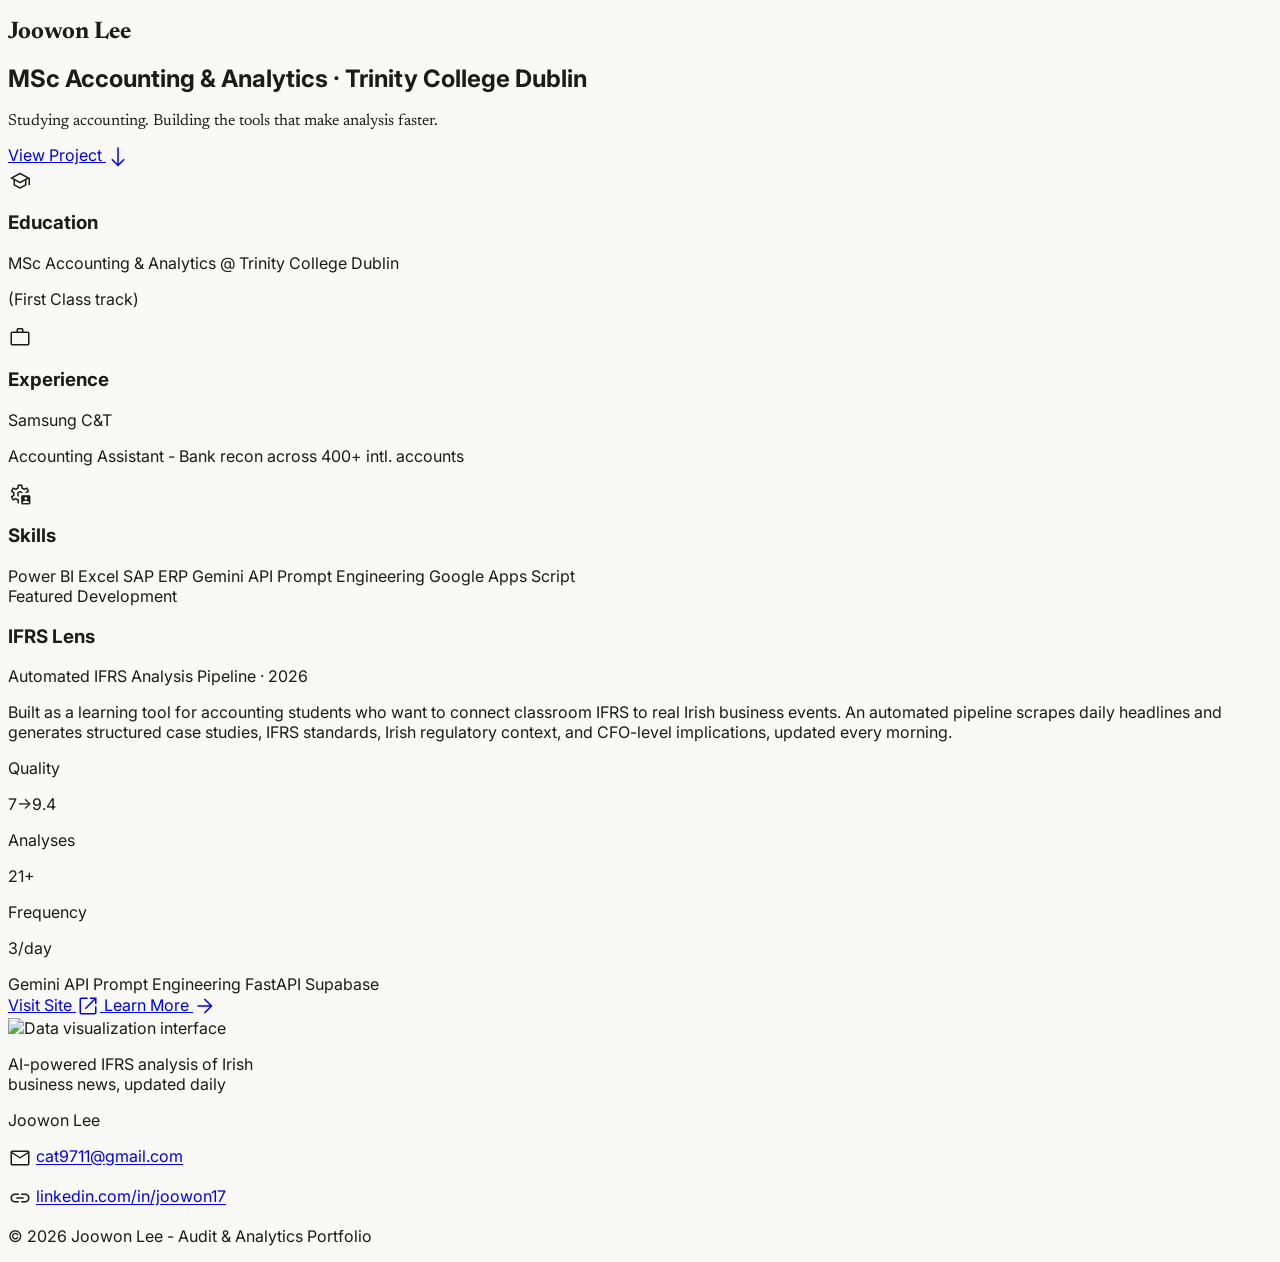
==== commit 1cabb452: "Refine IFRS Lens homepage summary" ====
--- a/index.html
+++ b/index.html
@@ -199,9 +199,11 @@
                 Automated IFRS Analysis Pipeline &middot; 2026
               </p>
               <p class="mb-8 text-lg leading-relaxed text-on-surface-variant">
-                Built an automated pipeline that scrapes Irish business headlines and
-                generates accounting and financial impact analysis through an IFRS and
-                Irish regulatory lens using Gemini API.
+                Built as a learning tool for accounting students who want to connect
+                classroom IFRS to real Irish business events. An automated pipeline
+                scrapes daily headlines and generates structured case studies, IFRS
+                standards, Irish regulatory context, and CFO-level implications,
+                updated every morning.
               </p>
               <div class="mb-10 grid grid-cols-3 gap-6 border-y border-outline-variant/20 py-8">
                 <div>
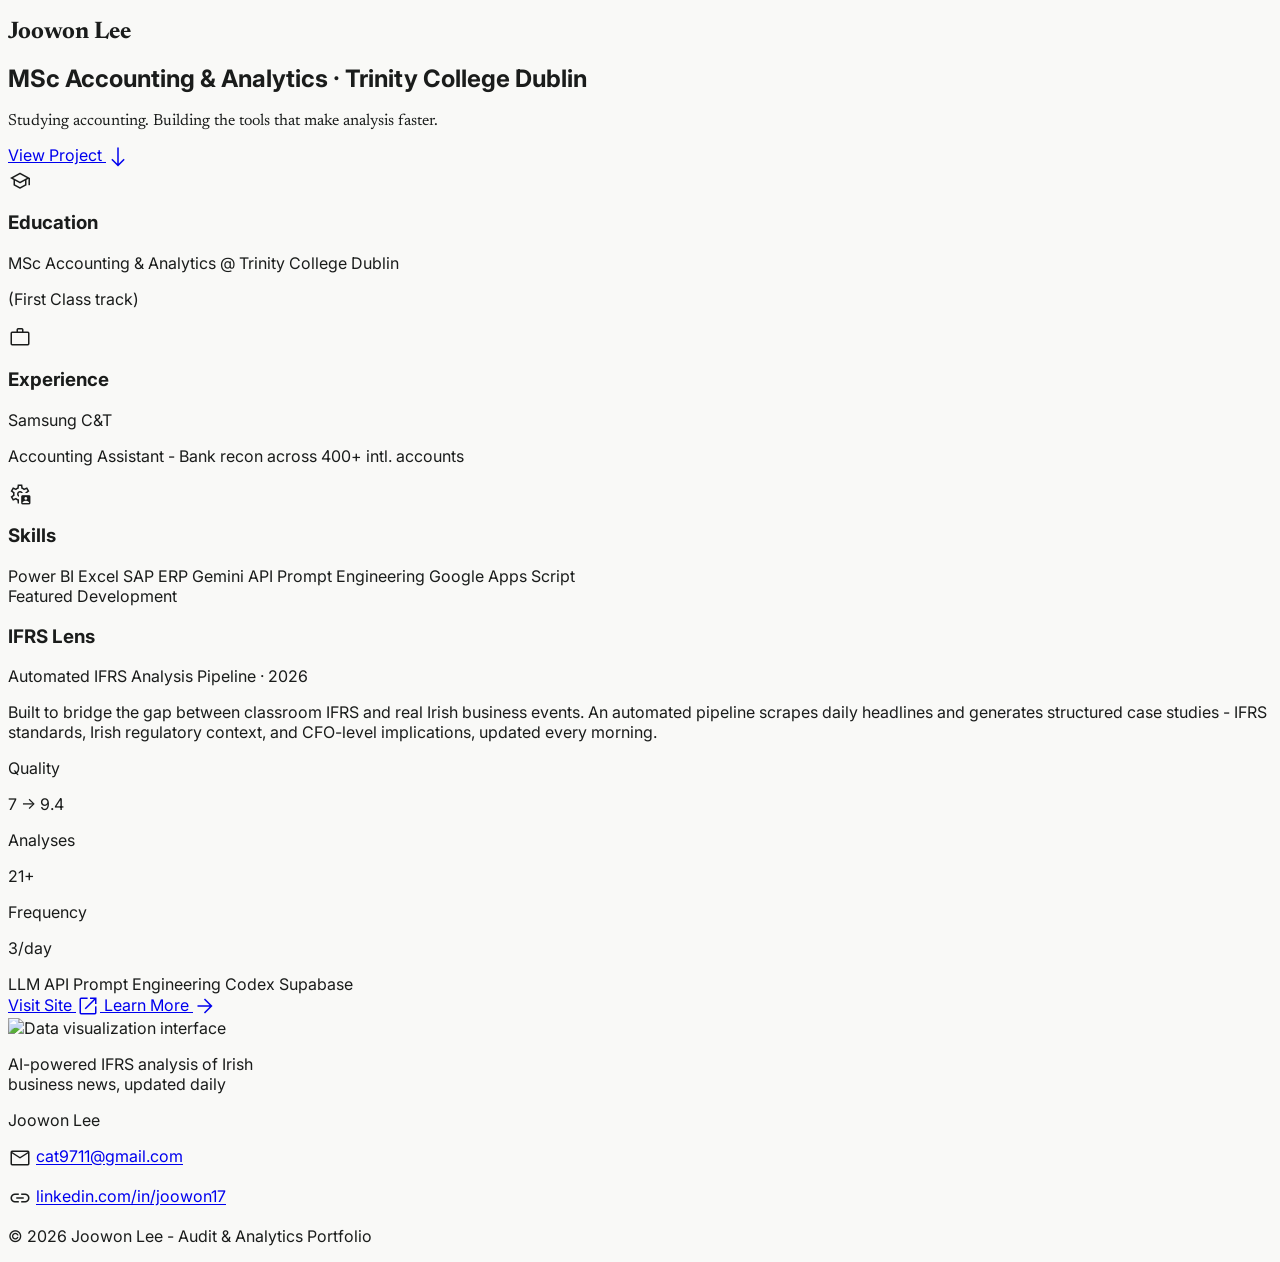
==== commit 1b59f4de: "Update IFRS Lens homepage summary" ====
--- a/index.html
+++ b/index.html
@@ -199,18 +199,17 @@
                 Automated IFRS Analysis Pipeline &middot; 2026
               </p>
               <p class="mb-8 text-lg leading-relaxed text-on-surface-variant">
-                Built as a learning tool for accounting students who want to connect
-                classroom IFRS to real Irish business events. An automated pipeline
-                scrapes daily headlines and generates structured case studies, IFRS
-                standards, Irish regulatory context, and CFO-level implications,
-                updated every morning.
+                Built to bridge the gap between classroom IFRS and real Irish
+                business events. An automated pipeline scrapes daily headlines and
+                generates structured case studies - IFRS standards, Irish regulatory
+                context, and CFO-level implications, updated every morning.
               </p>
               <div class="mb-10 grid grid-cols-3 gap-6 border-y border-outline-variant/20 py-8">
                 <div>
                   <p class="mb-1 text-xs font-bold uppercase tracking-widest text-secondary">
                     Quality
                   </p>
-                  <p class="font-headline text-3xl font-bold text-primary">7-&gt;9.4</p>
+                  <p class="font-headline text-3xl font-bold text-primary">7 -&gt; 9.4</p>
                 </div>
                 <div>
                   <p class="mb-1 text-xs font-bold uppercase tracking-widest text-secondary">
@@ -227,13 +226,13 @@
               </div>
               <div class="mb-12 flex flex-wrap gap-3">
                 <span class="bg-secondary px-2 py-1 text-xs font-medium text-secondary-container">
-                  Gemini API
+                  LLM API
                 </span>
                 <span class="bg-secondary px-2 py-1 text-xs font-medium text-secondary-container">
                   Prompt Engineering
                 </span>
                 <span class="bg-secondary px-2 py-1 text-xs font-medium text-secondary-container">
-                  FastAPI
+                  Codex
                 </span>
                 <span class="bg-secondary px-2 py-1 text-xs font-medium text-secondary-container">
                   Supabase
